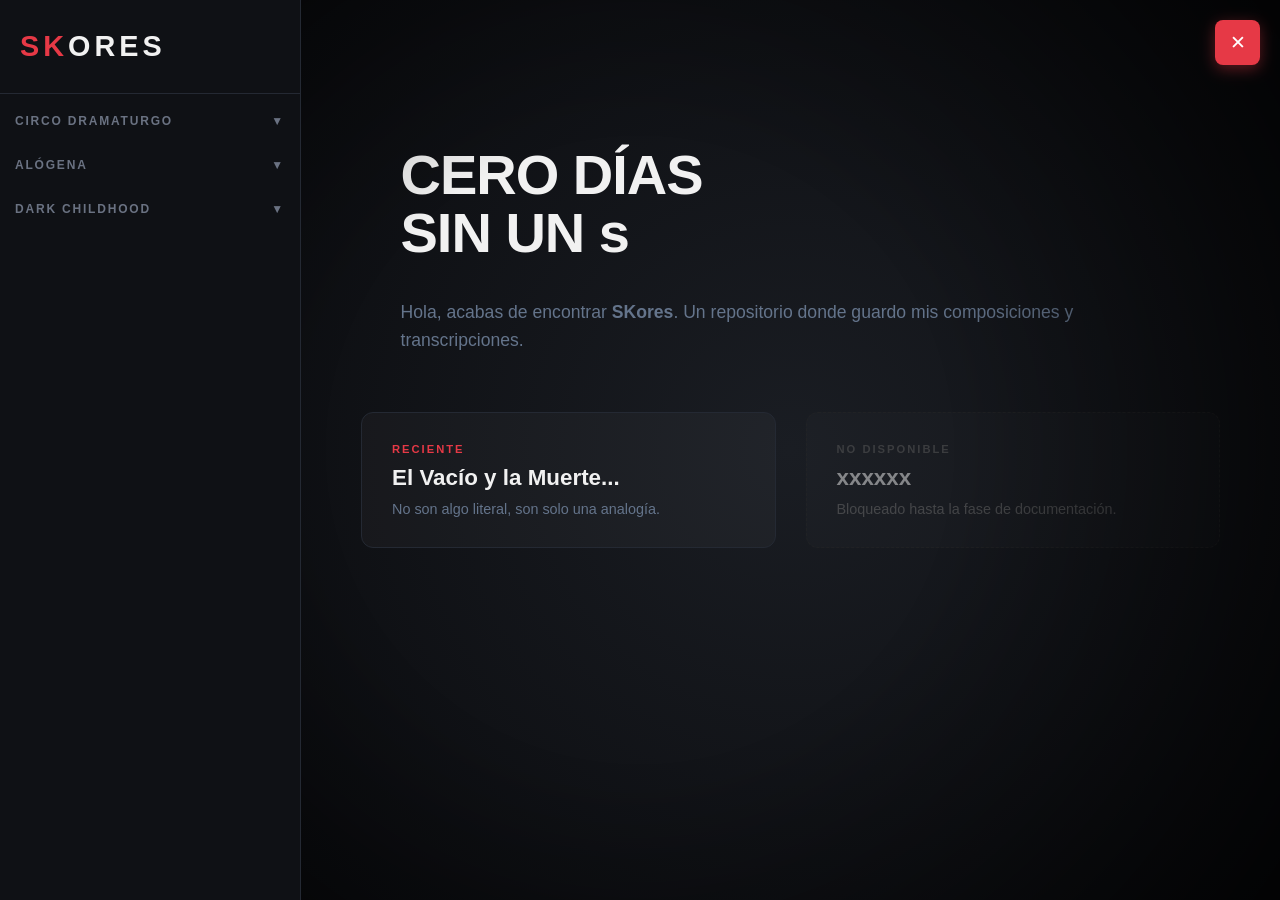
==== index.html @ 758e0102 "fix views" ====
<!DOCTYPE html>
<html lang="es">
<head>
    <meta charset="UTF-8">
    <meta name="viewport" content="width=device-width, initial-scale=1.0">
<meta property="og:description" content="Explora mi colección de partituras y composiciones musicales.">
    <title>SKores | Biblioteca de Partituras</title>
    <link rel="stylesheet" href="styles.css">
    <link rel="stylesheet" href="styles-ver.css">
    <style>
        header h1::after {
    content: "|";
    margin-left: 5px;
    color: var(--accent);
    animation: parpadeo 0.8s infinite;
}

@keyframes parpadeo {
    0%, 100% { opacity: 1; }
    50% { opacity: 0; }
}
    </style>
    <style type="text/css">
/* --- Títulos Principales (Álbumes/Carpetas) --- */
/* Mantenemos el botón aquí porque es un elemento de control del acordeón, no un link */
.folder-btn {
    width: 100%;
    padding: 20px 15px 10px 15px;
    background: transparent;
    color: #6a7282;
    border: none;
    text-align: left;
    font-size: 0.75rem;
    font-weight: bold;
    letter-spacing: 0.15em;
    text-transform: uppercase;
    cursor: pointer;
    transition: color 0.3s ease;
    display: flex;
    justify-content: space-between;
    font-family: inherit;
}

.folder-btn:hover {
    color: #94a3b8;
}

/* --- Contenedor de Canciones --- */
.sub-menu {
    max-height: 0;
    overflow: hidden;
    /* Reducimos el tiempo a 0.3s y usamos una curva más agresiva para el cierre */
    transition: max-height 0.3s cubic-bezier(0, 1, 0, 1); 
    display: flex;
    flex-direction: column;
    opacity: 0;
}

.sub-menu.open {
    max-height: 500px; /* Un valor más ajustado a 10-15 canciones */
    opacity: 1;
    /* Cuando se abre, usamos una curva que se siente más suave */
    transition: max-height 0.5s ease-in-out, opacity 0.3s ease;
}

/* --- Las Canciones --- */
.track-item {
    display: block;
    text-decoration: none;
    width: 100%;
    padding: 15px 20px;
    background: transparent;
    color: #6a7282;
    border-left: 4px solid transparent;
    text-align: left;
    font-size: 0.95rem;
    transition: all 0.2s ease; /* Transición rápida para el hover */
    box-sizing: border-box;
}

/* Hover y Activo */
.track-item:hover, .track-item.active {
    background: rgba(230, 57, 70, 0.15);
    border-left: 4px solid #e63946;
    color: #ff4d5a;
}

/* Estado Disabled (Cuando la URL es #) */
.track-item.disabled {
    color: #333 !important; /* Gris muy oscuro/apagado */
    background: transparent !important;
    border-left: 4px solid transparent !important;
    cursor: default; /* Cursor normal, no de link */
    pointer-events: none; /* Bloquea cualquier click por seguridad */
    opacity: 0.6;
}

/* Solo aplicar el hover de color rojo a los que NO están disabled */
.track-item:not(.disabled):hover {
    background: rgba(230, 57, 70, 0.15);
    border-left: 4px solid #e63946;
    color: #ff4d5a;
}
    </style>
</head>
<body>

    <div class="vignette"></div>
    
    

    <aside class="sidebar" id="sidebar">
        <div class="sidebar-header"><button class="menu-toggle" id="menu-toggle">☰</button>
            <h2 class="logo"><span>SK</span>ORES</h2>
        </div>
        
       <div id="track-list"></div>

     
    </aside>

    <main class="main-content">
        <section class="hero">
            <h1 id="terminal-title"></h1>
            <p>
                Hola, acabas de encontrar <strong>SKores</strong>. Un repositorio donde guardo mis composiciones y transcripciones.
            </p>
        </section>

        <div class="grid-tracks">
            <a href="ver.html?track=circo-dramaturgo/desperte-llorando/El-vacio-y-la-muerte-no-son-algo-literal-son-solo-una-analogia" class="track-card">
                <span class="track-tag">Reciente</span>
                <h3>El Vacío y la Muerte...</h3>
                <p>No son algo literal, son solo una analogía.</p>
            </a>

            <div class="track-card locked">
                <span class="track-tag">No disponible</span>
                <h3>xxxxxx</h3>
                <p>Bloqueado hasta la fase de documentación.</p>
            </div>

            </div>
    </main>

    <script>
  const menuToggle = document.getElementById('menu-toggle');
const sidebar = document.getElementById('sidebar');

function updateMobileMode() {
    if (window.innerWidth <= 768) {
        sidebar.classList.add('mobile-hidden');
        sidebar.classList.add('mobile-collapsed');
        sidebar.classList.remove('closed', 'mobile-open');
        menuToggle.innerText = '☰';
    } else {
        sidebar.classList.remove('mobile-hidden', 'mobile-collapsed', 'mobile-open');
        // keep desktop state as-is
        menuToggle.innerText = sidebar.classList.contains('closed') ? '☰' : '✕';
    }
}

menuToggle.addEventListener('click', () => {
    if (window.innerWidth <= 768) {
        // mobile flow: toggle overlay
        if (sidebar.classList.contains('mobile-open')) {
            sidebar.classList.remove('mobile-open');
            sidebar.classList.add('mobile-hidden', 'mobile-collapsed');
            menuToggle.innerText = '☰';
        } else {
            sidebar.classList.remove('mobile-hidden', 'mobile-collapsed');
            sidebar.classList.add('mobile-open');
            menuToggle.innerText = '✕';
        }
    } else {
        // desktop flow: original behavior
        sidebar.classList.toggle('closed');
        menuToggle.innerText = sidebar.classList.contains('closed') ? '☰' : '✕';
    }
});

window.addEventListener('resize', updateMobileMode);
// Inicializa según ancho actual
document.addEventListener('DOMContentLoaded', updateMobileMode);
    </script>

    <script type="text/javascript"> document.addEventListener('DOMContentLoaded', () => {
    const frasesHumor = [
        "TORRE<br>DE BABEL (BETA)",
        "ALEJANDRÍA<br>SIN RESPALDO",
        "EL MANUSCRITO<br>QUE NO COMPILA",
        "MARCOS PEREZ JIMENEZ<br>TENÍA FIBRA ÓPTICA",
        "TODO ESCRITO,<br>NADA LEÍDO",
        "CERO DÍAS<br>SIN UN span class='bug-visual'>BUG</span>", // Clase especial aquí
        "SOLO DIOS<br>Y YO SABEMOS QUE",
        "INGRESE<br>UN TEXTO",
        "DANTE<br>USABA STACKOVERFLOW",
        "SE INFORMA<br>QUE EL DIA DE MAÑANA",
        "PERGAMINO<br>404 NOT FOUND"
    ];

    const headerTitle = document.getElementById('terminal-title');
    if (!headerTitle) return;

    const frase = frasesHumor[Math.floor(Math.random() * frasesHumor.length)];
    let i = 0;
    headerTitle.innerHTML = ""; 

    function escribir() {
        // Lógica para saltar etiquetas HTML y que no se escriban letra por letra
        if (frase.charAt(i) === "<") {
            let tag = "";
            while (frase.charAt(i) !== ">" && i < frase.length) {
                tag += frase.charAt(i);
                i++;
            }
            tag += ">";
            i++;
            headerTitle.innerHTML += tag;
        } else {
            headerTitle.innerHTML += frase.charAt(i);
            i++;
        }

        if (i < frase.length) {
            setTimeout(escribir, 70);
        }
    }

    escribir();
});
    </script><script type="text/javascript">
 
async function cargarAcordeon() {
    const contenedor = document.getElementById('track-list');
    if (!contenedor) return;

    try {
        const respuesta = await fetch('library.json');
        const datos = await respuesta.json();
        contenedor.innerHTML = '';

        // Función mágica que se llama a sí misma para niveles infinitos
        function renderizarNivel(data, parentContainer, esSubnivel = false) {
            Object.keys(data).forEach(titulo => {
                const contenido = data[titulo];

                // 1. Crear Botón de Carpeta
                const folder = document.createElement('button');
                folder.className = 'folder-btn';
                if(esSubnivel) folder.style.paddingLeft = "30px"; // Indentación visual
                folder.innerHTML = `<span>${titulo}</span> <span class="arrow">▼</span>`;
                
                const subMenu = document.createElement('div');
                subMenu.className = 'sub-menu';

                folder.onclick = (e) => {
                    e.stopPropagation(); // Evita conflictos en carpetas anidadas
                    const isOpen = subMenu.classList.toggle('open');
                    const arrow = folder.querySelector('.arrow');
                    if (arrow) arrow.style.transform = isOpen ? 'rotate(180deg)' : 'rotate(0deg)';
                };

                // 2. ¿Es otra carpeta o es una lista de canciones?
                if (!Array.isArray(contenido)) {
                    // ES OTRA CARPETA: Llamada recursiva
                    renderizarNivel(contenido, subMenu, true);
                } else {
                    // SON CANCIONES: Crear links
                    contenido.forEach(track => {
                        const link = document.createElement('a');
                        link.innerText = track.nombre;
                        if (track.url === "#") {
                            link.className = 'track-item disabled';
                        } else {
                            link.className = 'track-item'; 
                            link.href = `ver.html?track=${track.url}`;
                        }
                        subMenu.appendChild(link);
                    });
                }

                parentContainer.appendChild(folder);
                parentContainer.appendChild(subMenu);
            });
        }

        renderizarNivel(datos, contenedor);

    } catch (error) {
        console.error("Error en la jerarquía del JSON:", error);
    }
}

document.addEventListener('DOMContentLoaded', cargarAcordeon);
 
</script>

</body>
</html>
---- styles.css ----
:root {
    --bg: #0a0b0e;
    --sidebar-bg: #0f1115;
    --panel: #161920;
    --accent: #e63946;
    --accent-dim: #7a1f26;
    --text: #f1f1f1;
    --subtext: #64748b;
    --border: #242933;
}

/* --- ESTRUCTURA BASE --- */
body {
    background-color: var(--bg);
    color: var(--text);
    font-family: 'Inter', -apple-system, sans-serif;
    margin: 0;
    display: flex; /* Flexbox para manejar el layout */
    width: 100%;
    min-height: 100vh; /* permitir que la página crezca en móviles */
    height: auto;
    overflow: auto; /* permitir scroll en dispositivos móviles */
}

/* --- SIDEBAR --- */
.sidebar {
    width: 300px;
    min-width: 300px;
    height: 100vh;
    background: var(--sidebar-bg);
    border-right: 1px solid var(--border);
    transition: margin-left 0.3s cubic-bezier(0.4, 0, 0.2, 1);
    display: flex;
    flex-direction: column;
    z-index: 1000;
    position: relative;
}

/* Estado Cerrado: Se oculta desplazando su propio ancho */
.sidebar.closed {
    margin-left: -300px;
}
.sidebar.closed ~ .menu-toggle {
    right: 20px;
}
.sidebar-header {
    padding: 30px 20px;
    border-bottom: 1px solid var(--border);
}

.logo {
    font-size: 1.8rem;
    font-weight: 900;
    letter-spacing: 4px;
    color: var(--text);
    margin: 0;
}
.logo span { color: var(--accent); }

.nav-section {
    padding: 20px 0;
    flex-grow: 1;
    overflow-y: auto;
}

.section-title {
    padding: 0 25px;
    font-size: 0.7rem;
    text-transform: uppercase;
    letter-spacing: 2px;
    color: var(--subtext);
    margin-bottom: 15px;
}

.nav-item {
    padding: 12px 25px;
    display: flex;
    align-items: center;
    text-decoration: none;
    color: var(--subtext);
    transition: 0.2s;
    border-left: 3px solid transparent;
    font-size: 0.9rem;
}

.nav-item:hover, .nav-item.active {
    background: rgba(255,255,255,0.03);
    color: var(--text);
}
.nav-item.active { 
    border-left-color: var(--accent); 
    color: var(--accent); 
    background: rgba(230, 57, 70, 0.05);
}

/* --- BOTÓN TOGGLE --- */
.menu-toggle {
   position: fixed;
    top: 20px;
    right: 20px; /* Cámbialo a la derecha para que no estorbe al logo */
    left: auto;  /* Elimina el left que tenías */
    z-index: 1100;
    background: var(--accent);
    color: white;
    border: none;
    width: 45px;
    height: 45px;
    border-radius: 8px;
    cursor: pointer;
    font-size: 1.2rem;
    display: flex;
    align-items: center;
    justify-content: center;
    box-shadow: 0 4px 15px rgba(230, 57, 70, 0.4);
    transition: transform 0.2s;
}

.menu-toggle:hover {
    transform: scale(1.1);
}

/* --- CONTENIDO PRINCIPAL --- */
.main-content {
    flex-grow: 1;
    height: 100vh;
    overflow-y: auto;
    position: relative;
    background-image: radial-gradient(circle at 50% 50%, #1a1d23 0%, #0a0b0e 100%);
    display: flex;
    flex-direction: column;
    align-items: center; /* Centra el hero y el grid */
}

.vignette {
    position: fixed;
    top: 0; left: 0; width: 100%; height: 100%;
    background: radial-gradient(circle, transparent 40%, rgba(0,0,0,0.7) 100%);
    pointer-events: none;
    z-index: 5;
}

/* --- HERO & GRID (Los estilos que se habían perdido) --- */
.hero {
    padding: 100px 60px 40px;
    width: 100%;
    max-width: 900px;
    box-sizing: border-box;
    text-align: left;
}

.hero h1 {
    font-size: clamp(1.6rem, 5vw, 3.5rem);
    font-weight: 900;
    line-height: 1.02;
    letter-spacing: -1px;
    margin-bottom: 20px;
    color: var(--text);
    white-space: normal; /* permitir salto de línea */
    overflow-wrap: anywhere;
    word-break: break-word;
}

/* Título animado en header (ID terminal-title) */
#terminal-title {
    display: inline-block;
    max-width: 100%;
    white-space: normal;
    overflow-wrap: anywhere;
    word-break: break-word;
}

.hero p {
    font-size: 1.1rem;
    color: var(--subtext);
    line-height: 1.6;
}

.grid-tracks {
    display: grid;
    grid-template-columns: repeat(auto-fill, minmax(300px, 1fr));
    gap: 30px;
    padding: 0 60px 60px;
    width: 100%;
    max-width: 1200px;
    box-sizing: border-box;
}

.track-card {
    background: rgba(255, 255, 255, 0.03);
    border: 1px solid var(--border);
    padding: 30px;
    border-radius: 12px;
    text-decoration: none;
    transition: all 0.3s cubic-bezier(0.4, 0, 0.2, 1);
    display: flex;
    flex-direction: column;
    gap: 10px;
}

.track-card:hover {
    background: rgba(255, 255, 255, 0.06);
    border-color: var(--accent);
    transform: translateY(-5px);
    box-shadow: 0 10px 30px rgba(0, 0, 0, 0.3);
}

.track-tag {
    font-size: 0.7rem;
    text-transform: uppercase;
    letter-spacing: 2px;
    color: var(--accent);
    font-weight: 700;
}

.track-card h3 {
    margin: 0;
    font-size: 1.4rem;
    color: var(--text);
}

.track-card p {
    margin: 0;
    font-size: 0.9rem;
    color: var(--subtext);
}

.track-card.locked {
    opacity: 0.5;
    cursor: not-allowed;
    filter: grayscale(1);
    border-style: dashed;
}

/* --- RESPONSIVO (Pantallas pequeñas) --- */
@media (max-width: 768px) {
    .sidebar {
        position: fixed;
        top: 0;
        /* En móvil, el estado "abierto" es left: 0 */
        left: 0; 
        margin-left: 0; /* Reset del margen de escritorio */
    }

    /* En móvil, el estado "cerrado" es left negativo */
    .sidebar.closed {
        left: -300px;
        margin-left: 0;
    }

    .main-content {
        margin-left: 0 !important;
        width: 100vw;
    }
    .hero, .grid-tracks { padding: 80px 20px 40px; }
}

/* Ajustes adicionales para mejorar legibilidad en pantallas pequeñas */
@media (max-width: 768px) {
    .hero h1 {
        font-size: 2rem;
        padding-right: 20px;
    }
    .track-card {
        padding: 18px;
    }
    .menu-toggle {
        width: 40px;
        height: 40px;
        font-size: 1rem;
        right: 14px;
    }
}

@media (max-width: 420px) {
    .hero h1 { font-size: 1.6rem; }
    .grid-tracks { gap: 18px; }
}

/* --- Comportamiento específico: sidebar -> header en móvil --- */
@media (max-width: 768px) {
    /* Hacer que el toggle sea parte del header en lugar de fijo */
    .menu-toggle {
        position: relative;
        top: auto;
        right: auto;
        left: auto;
        box-shadow: none;
        margin-right: 10px;
    }

    /* Sidebar colapsado como header */
    .sidebar {
        position: fixed;
        top: 0;
        left: 0;
        height: 60px;
        width: 100%;
        min-width: 0;
        border-right: none;
        border-bottom: 1px solid var(--border);
        padding: 0 12px;
        display: flex;
        align-items: center;
        z-index: 1100;
        overflow: visible;
    }

    .sidebar .sidebar-header {
        padding: 0;
        width: 100%;
        display: flex;
        align-items: center;
        justify-content: space-between;
    }

    .sidebar .logo { margin: 0 8px; font-size: 1.1rem; }

    /* Ocultar el contenido de navegación en la vista header */
    .sidebar .nav-section,
    .sidebar #track-list,
    .sub-menu {
        display: none;
    }

    /* Cuando se abre en móvil, mostrar como overlay lateral */
    .sidebar.mobile-open {
        position: fixed;
        top: 0;
        left: 0;
        height: 100vh;
        width: 85%;
        max-width: 420px;
        border-right: 1px solid var(--border);
        border-bottom: none;
        padding: 30px 16px;
        display: flex;
        flex-direction: column;
        overflow-y: auto;
        background: var(--sidebar-bg);
        box-shadow: 0 20px 50px rgba(0,0,0,0.6);
        z-index: 1200;
        transform: translateX(0);
        transition: transform 0.25s ease;
    }

    /* Estado inicial para animar entrada (oculto fuera de pantalla) */
    .sidebar.mobile-hidden {
        transform: translateX(-110%);
    }

    /* Ajustes visuales menores */
    .menu-toggle:hover { transform: none; }
}

.measure-box {
    background: #0a0b0e;
    color: var(--accent);
    padding: 8px 12px;
    border-radius: 4px;
    font-family: 'monospace';
    font-size: 0.9rem;
    font-weight: bold;
    border: 1px solid var(--border);
    min-width: 60px;
    text-align: center;
    letter-spacing: 1px;
}

#alphaTab {
    background: #ffffff;
    border-radius: 8px;
    overflow: hidden;
    box-shadow: 0 4px 12px rgba(0,0,0,0.05);
}

/* Forzar que el canvas ocupe el ancho y se vea nítido */
.at-canvas {
    width: 100% !important;
    height: auto !important;
    image-rendering: auto; 
}

/* Ocultar elementos de impresión si aparecen */
.at-page {
    box-shadow: none !important;
    margin: 0 !important;
    padding: 20px !important;
}
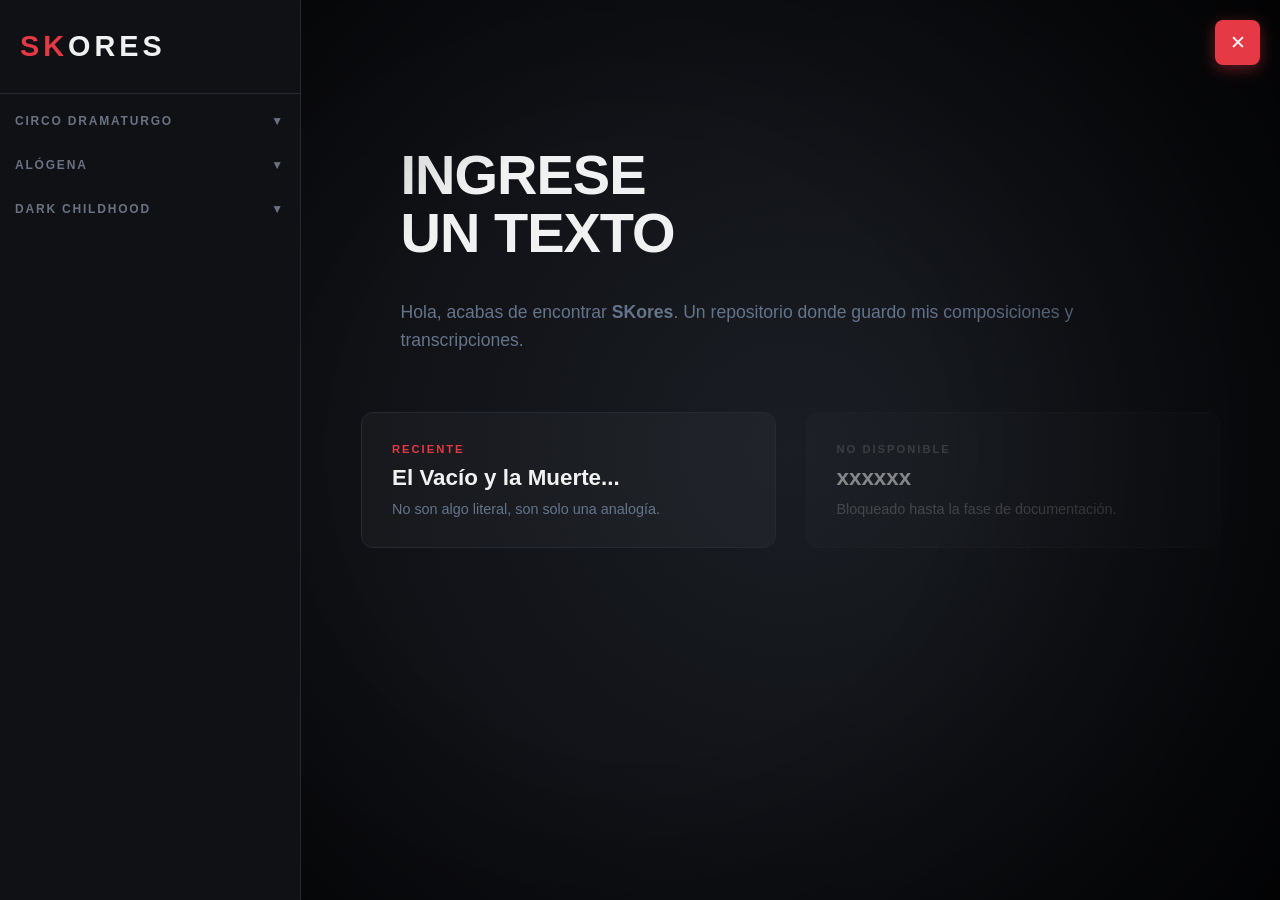
==== commit a7d5eabb: "fix feat vols" ====
--- a/index.html
+++ b/index.html
@@ -106,7 +106,8 @@
 <body>
 
     <div class="vignette"></div>
-    
+    <!-- Botón hamburguesa visible en móvil (fuera del sidebar para permanecer accesible) -->
+    <button id="mobile-menu-toggle" class="menu-toggle mobile-only" aria-label="Abrir menú">☰</button>
     
 
     <aside class="sidebar" id="sidebar">
@@ -144,7 +145,8 @@
     </main>
 
     <script>
-  const menuToggle = document.getElementById('menu-toggle');
+const menuToggle = document.getElementById('menu-toggle');
+const mobileMenuToggle = document.getElementById('mobile-menu-toggle');
 const sidebar = document.getElementById('sidebar');
 
 function updateMobileMode() {
@@ -160,23 +162,33 @@
     }
 }
 
-menuToggle.addEventListener('click', () => {
+function toggleSidebarMobile() {
+    if (sidebar.classList.contains('mobile-open')) {
+        sidebar.classList.remove('mobile-open');
+        sidebar.classList.add('mobile-hidden', 'mobile-collapsed');
+        if (menuToggle) menuToggle.innerText = '☰';
+        if (mobileMenuToggle) mobileMenuToggle.innerText = '☰';
+    } else {
+        sidebar.classList.remove('mobile-hidden', 'mobile-collapsed');
+        sidebar.classList.add('mobile-open');
+        if (menuToggle) menuToggle.innerText = '✕';
+        if (mobileMenuToggle) mobileMenuToggle.innerText = '✕';
+    }
+}
+
+if (menuToggle) menuToggle.addEventListener('click', () => {
     if (window.innerWidth <= 768) {
         // mobile flow: toggle overlay
-        if (sidebar.classList.contains('mobile-open')) {
-            sidebar.classList.remove('mobile-open');
-            sidebar.classList.add('mobile-hidden', 'mobile-collapsed');
-            menuToggle.innerText = '☰';
-        } else {
-            sidebar.classList.remove('mobile-hidden', 'mobile-collapsed');
-            sidebar.classList.add('mobile-open');
-            menuToggle.innerText = '✕';
-        }
+        toggleSidebarMobile();
     } else {
         // desktop flow: original behavior
         sidebar.classList.toggle('closed');
         menuToggle.innerText = sidebar.classList.contains('closed') ? '☰' : '✕';
     }
+});
+
+if (mobileMenuToggle) mobileMenuToggle.addEventListener('click', () => {
+    if (window.innerWidth <= 768) toggleSidebarMobile();
 });
 
 window.addEventListener('resize', updateMobileMode);
--- a/styles.css
+++ b/styles.css
@@ -385,4 +385,11 @@
     box-shadow: none !important;
     margin: 0 !important;
     padding: 20px !important;
+}
+
+/* Botón hamburguesa alternativo: visible sólo en móvil y encima del contenido */
+.mobile-only { display: none; }
+@media (max-width: 768px) {
+    .mobile-only { display: block; position: fixed; top: 12px; right: 12px; z-index: 1300; }
+    .mobile-only.menu-toggle { width: 44px; height: 44px; }
 }
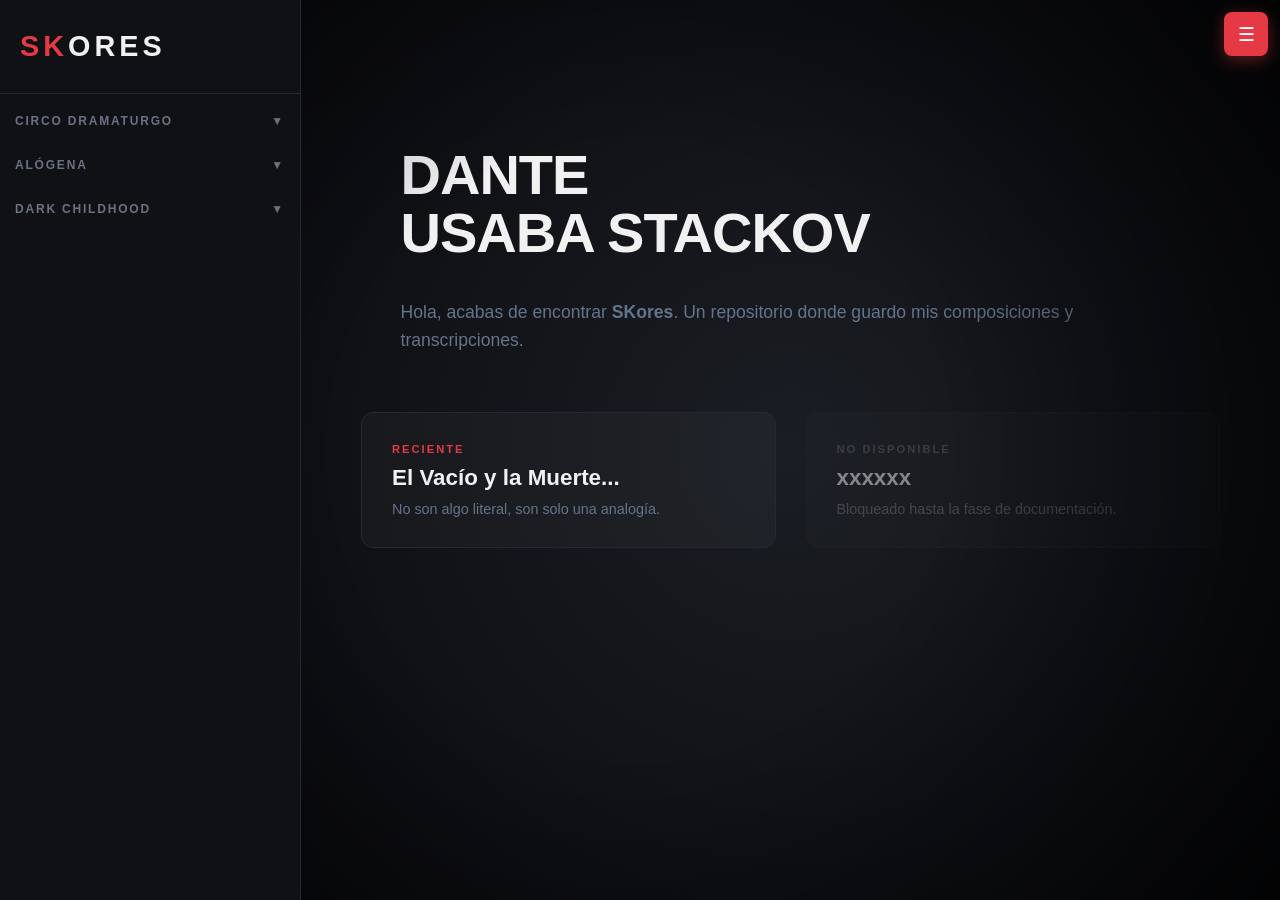
==== commit 25f82a9e: "fix views" ====
--- a/index.html
+++ b/index.html
@@ -111,7 +111,7 @@
     
 
     <aside class="sidebar" id="sidebar">
-        <div class="sidebar-header"><button class="menu-toggle" id="menu-toggle">☰</button>
+        <div class="sidebar-header"><button class="menu-toggle internal-toggle" id="menu-toggle">☰</button>
             <h2 class="logo"><span>SK</span>ORES</h2>
         </div>
         
@@ -166,13 +166,25 @@
     if (sidebar.classList.contains('mobile-open')) {
         sidebar.classList.remove('mobile-open');
         sidebar.classList.add('mobile-hidden', 'mobile-collapsed');
-        if (menuToggle) menuToggle.innerText = '☰';
-        if (mobileMenuToggle) mobileMenuToggle.innerText = '☰';
+        if (menuToggle) {
+            menuToggle.innerText = '☰';
+            menuToggle.classList.remove('open');
+        }
+        if (mobileMenuToggle) {
+            mobileMenuToggle.innerText = '☰';
+            mobileMenuToggle.classList.remove('open');
+        }
     } else {
         sidebar.classList.remove('mobile-hidden', 'mobile-collapsed');
         sidebar.classList.add('mobile-open');
-        if (menuToggle) menuToggle.innerText = '✕';
-        if (mobileMenuToggle) mobileMenuToggle.innerText = '✕';
+        if (menuToggle) {
+            menuToggle.innerText = '✕';
+            menuToggle.classList.add('open');
+        }
+        if (mobileMenuToggle) {
+            mobileMenuToggle.innerText = '✕';
+            mobileMenuToggle.classList.add('open');
+        }
     }
 }
 
@@ -184,11 +196,18 @@
         // desktop flow: original behavior
         sidebar.classList.toggle('closed');
         menuToggle.innerText = sidebar.classList.contains('closed') ? '☰' : '✕';
+        // animate icon based on state
+        menuToggle.classList.toggle('open', menuToggle.innerText === '✕');
     }
 });
 
 if (mobileMenuToggle) mobileMenuToggle.addEventListener('click', () => {
-    if (window.innerWidth <= 768) toggleSidebarMobile();
+    // Delegar al mismo comportamiento del toggle principal para mantener consistencia
+    if (menuToggle) {
+        menuToggle.click();
+    } else {
+        toggleSidebarMobile();
+    }
 });
 
 window.addEventListener('resize', updateMobileMode);
--- a/styles.css
+++ b/styles.css
@@ -236,9 +236,11 @@
     .sidebar {
         position: fixed;
         top: 0;
+        
         /* En móvil, el estado "abierto" es left: 0 */
         left: 0; 
         margin-left: 0; /* Reset del margen de escritorio */
+        
     }
 
     /* En móvil, el estado "cerrado" es left negativo */
@@ -278,8 +280,8 @@
 
 /* --- Comportamiento específico: sidebar -> header en móvil --- */
 @media (max-width: 768px) {
-    /* Hacer que el toggle sea parte del header en lugar de fijo */
-    .menu-toggle {
+    /* Hacer que el toggle interno sea parte del header en lugar de fijo */
+    .sidebar .internal-toggle {
         position: relative;
         top: auto;
         right: auto;
@@ -322,7 +324,7 @@
         display: none;
     }
 
-    /* Cuando se abre en móvil, mostrar como overlay lateral */
+    /* Cuando se abre en móvil, mostrar como overlay lateral (usa margin-left para la animación, igual que en escritorio) */
     .sidebar.mobile-open {
         position: fixed;
         top: 0;
@@ -339,13 +341,13 @@
         background: var(--sidebar-bg);
         box-shadow: 0 20px 50px rgba(0,0,0,0.6);
         z-index: 1200;
-        transform: translateX(0);
-        transition: transform 0.25s ease;
+        margin-left: 0;
+        transition: margin-left 0.34s cubic-bezier(0.4, 0, 0.2, 1), opacity 0.22s ease;
     }
 
     /* Estado inicial para animar entrada (oculto fuera de pantalla) */
     .sidebar.mobile-hidden {
-        transform: translateX(-110%);
+        margin-left: -420px; /* fuera de pantalla */
     }
 
     /* Ajustes visuales menores */
@@ -388,8 +390,98 @@
 }
 
 /* Botón hamburguesa alternativo: visible sólo en móvil y encima del contenido */
-.mobile-only { display: none; }
+.mobile-only { display: block; position: fixed; top: 12px; right: 12px; z-index: 1300; }
+.mobile-only.menu-toggle { width: 44px; height: 44px; }
+
+/* Garantizar que el botón móvil específico conserve comportamiento fijo y la animación
+   (evita que reglas genéricas de .menu-toggle lo afecten) */
+#mobile-menu-toggle {
+    position: fixed;
+    top: 12px;
+    right: 12px;
+    z-index: 1301;
+    transition: transform 0.28s ease, opacity 0.18s ease;
+    transform-origin: center;
+}
+
+#mobile-menu-toggle.open {
+    transform: rotate(90deg) scale(1.02);
+}
+
+/* Ocultar el botón interno dentro del sidebar para evitar duplicados visuales
+   (seguimos manteniéndolo en el DOM para que el JS lo pueda usar) */
+.sidebar .internal-toggle { display: none; }
+
+/* Animaciones y transición para sidebar en móvil */
 @media (max-width: 768px) {
-    .mobile-only { display: block; position: fixed; top: 12px; right: 12px; z-index: 1300; }
-    .mobile-only.menu-toggle { width: 44px; height: 44px; }
+    .sidebar {
+        position: fixed;
+        top: 0;
+        left: 0;
+        height: 100%;
+        width: 280px;
+        margin-left: -280px; /* start hidden like desktop */
+        opacity: 0;
+        z-index: 1200;
+        box-shadow: 2px 0 12px rgba(0,0,0,0.22);
+        transition: margin-left 0.34s cubic-bezier(.22,.9,.1,1), opacity 0.22s ease;
+       
+         
+    }
+
+    .sidebar.mobile-open {
+        margin-left: 0;
+        opacity: 1;
+        pointer-events: auto;
+    }
+
+    .sidebar.mobile-hidden,
+    .sidebar.mobile-collapsed {
+        margin-left: -280px;
+        opacity: 0;
+        pointer-events: none;
+    }
+
+    /* Animación icono hamburguesa */
+    #mobile-menu-toggle, .menu-toggle {
+        transition: transform 0.28s ease, opacity 0.18s ease;
+        transform-origin: center;
+    }
+
+    #mobile-menu-toggle.open, .menu-toggle.open {
+        transform: rotate(90deg) scale(1.02);
+    }
+}
+
+/* Consolidated mobile sidebar transitions to avoid flicker and too-fast closing */
+@media (max-width: 768px) {
+    .sidebar {
+        /* Start as header (small) but when overlay classes applied we animate consistently */
+        transition-property: margin-left, opacity;
+        transition-duration: 340ms, 220ms;
+        transition-timing-function: cubic-bezier(.22,.9,.1,1), ease;
+        will-change: margin-left, opacity;
+        backface-visibility: hidden;
+        -webkit-transform: translateZ(0);
+    }
+
+    /* Closed state: fully off-screen and invisible */
+    .sidebar.mobile-hidden, .sidebar.mobile-collapsed, .sidebar.closed {
+        margin-left: -280px; /* match hidden position */
+        opacity: 0;
+        pointer-events: none;
+    }
+
+    /* Open overlay: visible and in place */
+    .sidebar.mobile-open {
+        margin-left: 0;
+        opacity: 1;
+        pointer-events: auto;
+    }
+
+    /* Reduce chance of flicker by preventing display toggles and ensuring z-index remains high */
+    .sidebar { z-index: 1200; }
+
+    /* Allow a tiny easing delay for opacity on close so transform completes first visually */
+    .sidebar.mobile-hidden { transition-delay: 0ms, 60ms; }
 }
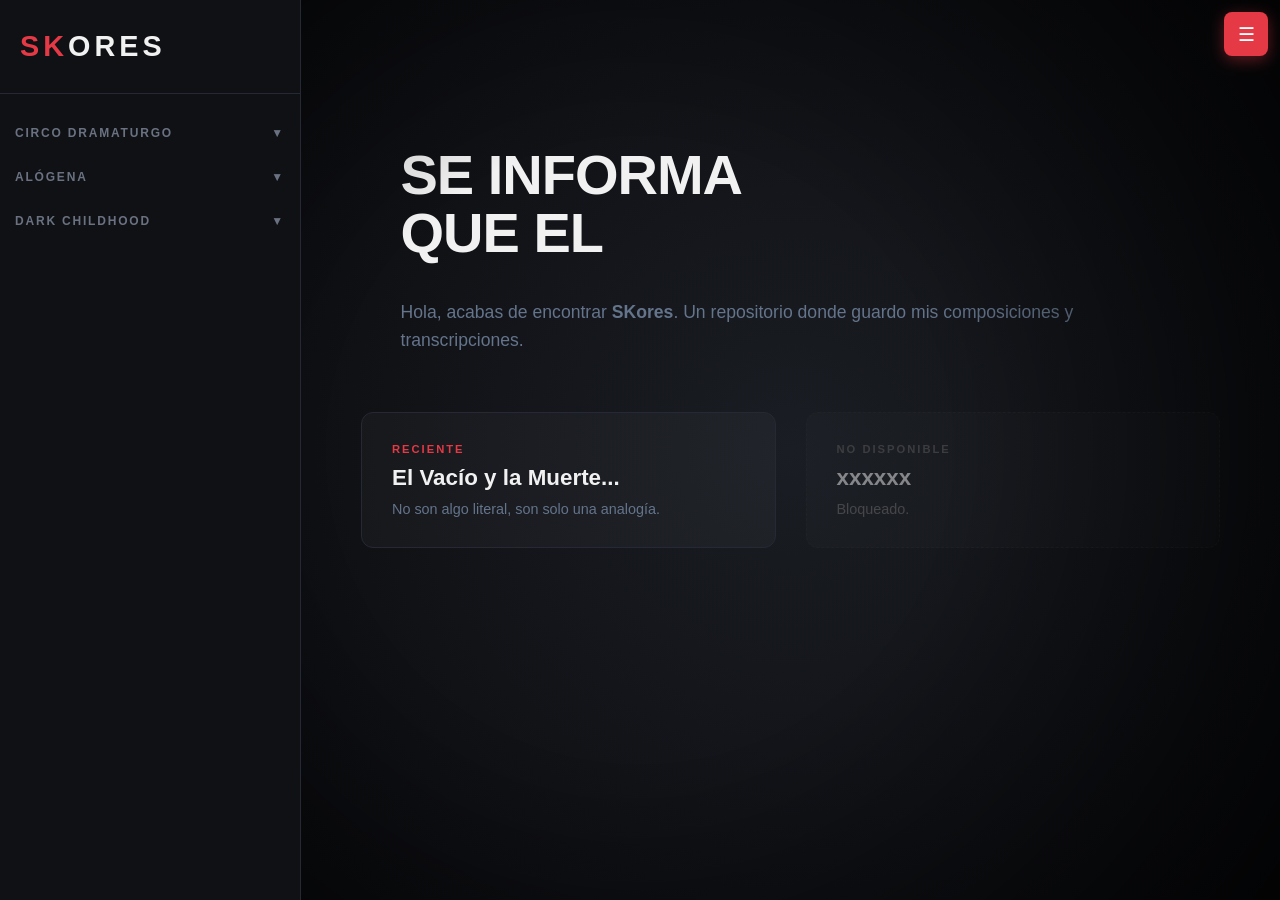
==== commit 985a3396: "fix view" ====
--- a/index.html
+++ b/index.html
@@ -138,7 +138,7 @@
             <div class="track-card locked">
                 <span class="track-tag">No disponible</span>
                 <h3>xxxxxx</h3>
-                <p>Bloqueado hasta la fase de documentación.</p>
+                <p>Bloqueado.</p>
             </div>
 
             </div>
@@ -217,7 +217,7 @@
 
     <script type="text/javascript"> document.addEventListener('DOMContentLoaded', () => {
     const frasesHumor = [
-        "TORRE<br>DE BABEL (BETA)",
+        "BIBLIOTECA<br>DE BABEL (BETA)",
         "ALEJANDRÍA<br>SIN RESPALDO",
         "EL MANUSCRITO<br>QUE NO COMPILA",
         "MARCOS PEREZ JIMENEZ<br>TENÍA FIBRA ÓPTICA",
--- a/styles.css
+++ b/styles.css
@@ -34,6 +34,13 @@
     flex-direction: column;
     z-index: 1000;
     position: relative;
+}
+
+/* Ensure track-list inside sidebar can scroll and show all items */
+.sidebar #track-list {
+    flex: 1 1 auto;
+    overflow-y: auto;
+    padding: 12px 0 24px 0;
 }
 
 /* Estado Cerrado: Se oculta desplazando su propio ancho */
@@ -218,6 +225,31 @@
     color: var(--text);
 }
 
+/* Range sliders use site accent color */
+input[type="range"] {
+    -webkit-appearance: none;
+    appearance: none;
+    height: 6px;
+    background: transparent;
+}
+input[type="range"]::-webkit-slider-runnable-track {
+    height: 6px;
+    background: linear-gradient(90deg, var(--accent) 0%, var(--accent) 100%);
+    border-radius: 6px;
+}
+input[type="range"]::-webkit-slider-thumb {
+    -webkit-appearance: none;
+    width: 14px;
+    height: 14px;
+    border-radius: 50%;
+    background: var(--accent);
+    margin-top: -4px;
+    box-shadow: 0 0 0 3px rgba(230,57,70,0.14);
+}
+input[type="range"]::-moz-range-track { background: var(--accent); height:6px; border-radius:6px; }
+input[type="range"]::-moz-range-thumb { background: var(--accent); width:14px; height:14px; border-radius:50%; }
+input[type="range"] { accent-color: var(--accent); }
+
 .track-card p {
     margin: 0;
     font-size: 0.9rem;
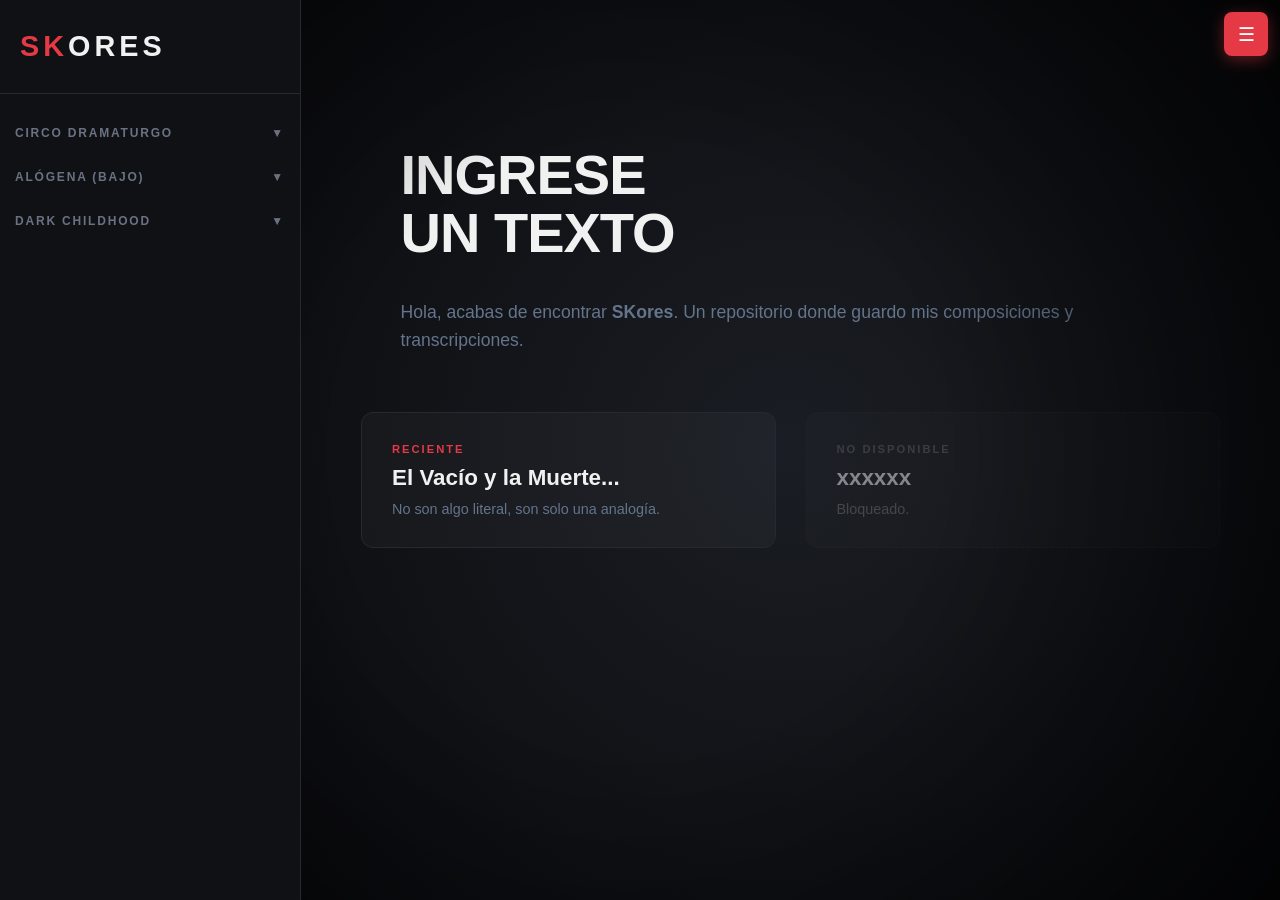
==== commit faa2b3d4: "fix view" ====
--- a/index.html
+++ b/index.html
@@ -110,16 +110,15 @@
     <button id="mobile-menu-toggle" class="menu-toggle mobile-only" aria-label="Abrir menú">☰</button>
     
 
-    <aside class="sidebar" id="sidebar">
-        <div class="sidebar-header"><button class="menu-toggle internal-toggle" id="menu-toggle">☰</button>
-            <h2 class="logo"><span>SK</span>ORES</h2>
-        </div>
-        
-       <div id="track-list"></div>
-
-     
-    </aside>
-
+   <aside class="sidebar" id="sidebar">
+    <div class="sidebar-header">
+        <button class="menu-toggle internal-toggle" id="menu-toggle">☰</button>
+        <h2 class="logo"><span>SK</span>ORES</h2>
+    </div>
+    
+    <div id="track-list" style="overflow-y: auto; flex-grow: 1;">
+    </div>
+</aside>
     <main class="main-content">
         <section class="hero">
             <h1 id="terminal-title"></h1>
--- a/styles.css
+++ b/styles.css
@@ -30,12 +30,21 @@
     background: var(--sidebar-bg);
     border-right: 1px solid var(--border);
     transition: margin-left 0.3s cubic-bezier(0.4, 0, 0.2, 1);
+    overflow-y: auto;     /* Activa el scroll vertical automático */
     display: flex;
     flex-direction: column;
     z-index: 1000;
     position: relative;
 }
 
+.sidebar::-webkit-scrollbar {
+    width: 6px;
+}
+
+.sidebar::-webkit-scrollbar-thumb {
+    background-color: #333;
+    border-radius: 3px;
+}
 /* Ensure track-list inside sidebar can scroll and show all items */
 .sidebar #track-list {
     flex: 1 1 auto;
@@ -356,6 +365,13 @@
         display: none;
     }
 
+    /* Cuando el sidebar está abierto como overlay, forzamos mostrar el contenido */
+    .sidebar.mobile-open .nav-section,
+    .sidebar.mobile-open #track-list,
+    .sidebar.mobile-open .sub-menu {
+        display: block;
+    }
+
     /* Cuando se abre en móvil, mostrar como overlay lateral (usa margin-left para la animación, igual que en escritorio) */
     .sidebar.mobile-open {
         position: fixed;
@@ -377,6 +393,19 @@
         transition: margin-left 0.34s cubic-bezier(0.4, 0, 0.2, 1), opacity 0.22s ease;
     }
 
+    /* Make each submenu scrollable if it overflows (desktop + mobile overlay) */
+    .sub-menu {
+        max-height: 360px;
+        overflow-y: auto;
+        -webkit-overflow-scrolling: touch;
+        padding-right: 6px;
+    }
+
+    /* When sidebar overlay is visible, allow larger submenu height */
+    .sidebar.mobile-open .sub-menu {
+        max-height: calc(100vh - 180px);
+    }
+
     /* Estado inicial para animar entrada (oculto fuera de pantalla) */
     .sidebar.mobile-hidden {
         margin-left: -420px; /* fuera de pantalla */
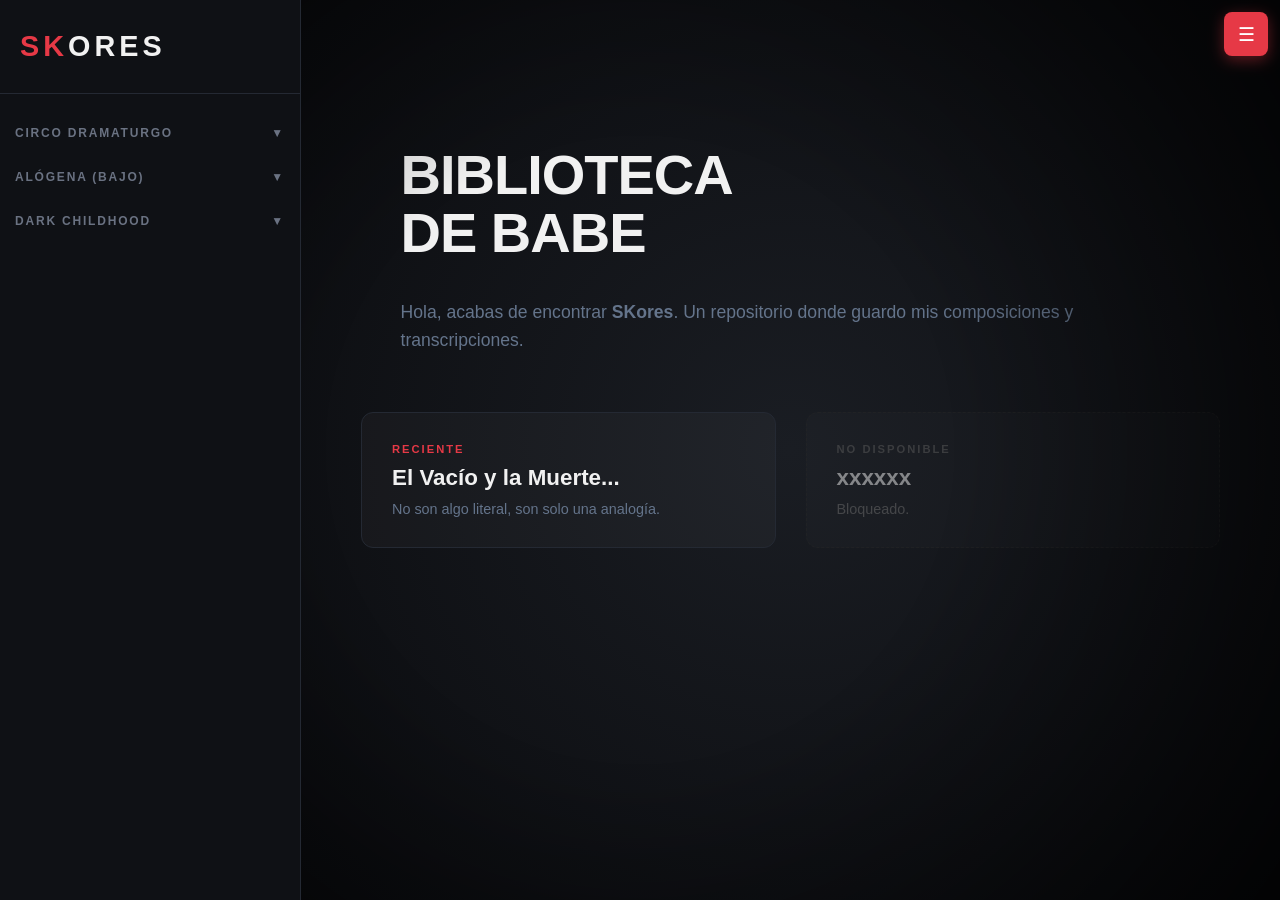
==== commit 234bdea9: "fix view" ====
--- a/index.html
+++ b/index.html
@@ -110,13 +110,14 @@
     <button id="mobile-menu-toggle" class="menu-toggle mobile-only" aria-label="Abrir menú">☰</button>
     
 
-   <aside class="sidebar" id="sidebar">
+  <aside class="sidebar" id="sidebar">
     <div class="sidebar-header">
         <button class="menu-toggle internal-toggle" id="menu-toggle">☰</button>
         <h2 class="logo"><span>SK</span>ORES</h2>
     </div>
     
-    <div id="track-list" style="overflow-y: auto; flex-grow: 1;">
+    <!-- Sin estilos inline, el CSS de arriba se encarga de todo -->
+    <div id="track-list">
     </div>
 </aside>
     <main class="main-content">
--- a/styles.css
+++ b/styles.css
@@ -22,36 +22,45 @@
     overflow: auto; /* permitir scroll en dispositivos móviles */
 }
 
-/* --- SIDEBAR --- */
+/* --- SIDEBAR: CONTENEDOR PRINCIPAL --- */
+ 
 .sidebar {
     width: 300px;
     min-width: 300px;
     height: 100vh;
     background: var(--sidebar-bg);
     border-right: 1px solid var(--border);
-    transition: margin-left 0.3s cubic-bezier(0.4, 0, 0.2, 1);
-    overflow-y: auto;     /* Activa el scroll vertical automático */
     display: flex;
     flex-direction: column;
+    overflow: hidden; 
     z-index: 1000;
     position: relative;
 }
 
-.sidebar::-webkit-scrollbar {
+.sidebar-header {
+    padding: 30px 20px;
+    border-bottom: 1px solid var(--border);
+    flex-shrink: 0; 
+}
+
+/* --- REGLA ÚNICA PARA TRACK-LIST --- */
+#track-list {
+    flex: 1 1 auto;             /* Flexibilidad completa */
+    overflow-y: auto;           /* Habilita el scroll */
+    padding: 12px 0 24px 0;
+    -webkit-overflow-scrolling: touch; 
+}
+
+/* Estilos para la barra de scroll */
+#track-list::-webkit-scrollbar {
     width: 6px;
 }
 
-.sidebar::-webkit-scrollbar-thumb {
+#track-list::-webkit-scrollbar-thumb {
     background-color: #333;
     border-radius: 3px;
 }
-/* Ensure track-list inside sidebar can scroll and show all items */
-.sidebar #track-list {
-    flex: 1 1 auto;
-    overflow-y: auto;
-    padding: 12px 0 24px 0;
-}
-
+ 
 /* Estado Cerrado: Se oculta desplazando su propio ancho */
 .sidebar.closed {
     margin-left: -300px;
@@ -59,10 +68,7 @@
 .sidebar.closed ~ .menu-toggle {
     right: 20px;
 }
-.sidebar-header {
-    padding: 30px 20px;
-    border-bottom: 1px solid var(--border);
-}
+ 
 
 .logo {
     font-size: 1.8rem;
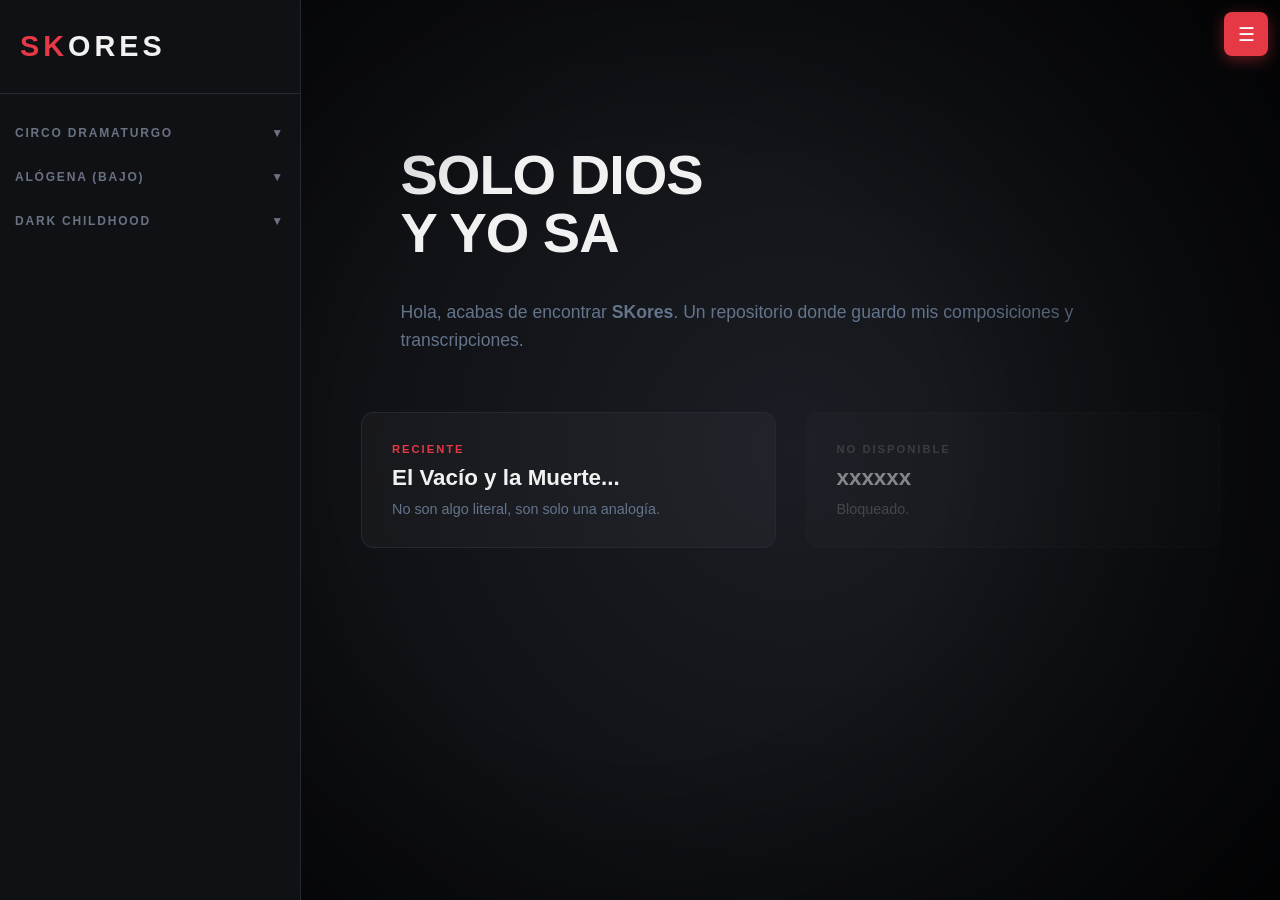
==== commit 8dbb084c: "fix view" ====
--- a/index.html
+++ b/index.html
@@ -3,7 +3,8 @@
 <head>
     <meta charset="UTF-8">
     <meta name="viewport" content="width=device-width, initial-scale=1.0">
-<meta property="og:description" content="Explora mi colección de partituras y composiciones musicales.">
+    <meta property="og:description" content="Explora mi colección de partituras y composiciones musicales.">
+    <link href="./img/Sk.png" rel="icon">
     <title>SKores | Biblioteca de Partituras</title>
     <link rel="stylesheet" href="styles.css">
     <link rel="stylesheet" href="styles-ver.css">
--- a/styles.css
+++ b/styles.css
@@ -23,7 +23,7 @@
 }
 
 /* --- SIDEBAR: CONTENEDOR PRINCIPAL --- */
- 
+/* --- 1. SIDEBAR: Contenedor rígido --- */
 .sidebar {
     width: 300px;
     min-width: 300px;
@@ -32,7 +32,7 @@
     border-right: 1px solid var(--border);
     display: flex;
     flex-direction: column;
-    overflow: hidden; 
+    overflow: hidden; /* Evita que el sidebar genere scroll propio */
     z-index: 1000;
     position: relative;
 }
@@ -43,24 +43,36 @@
     flex-shrink: 0; 
 }
 
-/* --- REGLA ÚNICA PARA TRACK-LIST --- */
+/* --- 2. TRACK-LIST: El contenedor que reparte espacio --- */
 #track-list {
-    flex: 1 1 auto;             /* Flexibilidad completa */
-    overflow-y: auto;           /* Habilita el scroll */
+    flex: 1;
+    overflow-y: auto; /* Permite scroll global si la suma de carpetas excede la pantalla */
     padding: 12px 0 24px 0;
-    -webkit-overflow-scrolling: touch; 
-}
-
-/* Estilos para la barra de scroll */
-#track-list::-webkit-scrollbar {
+}
+
+/* --- 3. SUB-MENU: El scroll interno de cada desplegable --- */
+.sub-menu {
+    max-height: 0;
+    overflow-y: hidden; /* Oculto por defecto mientras está cerrado */
+    transition: max-height 0.3s ease-out;
+}
+
+.sub-menu.open {
+    /* Aquí limitamos la altura del desplegable */
+    /* 50vh asegura que siempre deje espacio para otras carpetas */
+    max-height: 50vh; 
+    overflow-y: auto; /* Se activa el scroll SOLO cuando el contenido supera esa altura */
+}
+
+/* Estilos para la barra de scroll (se aplicará a cualquier elemento con overflow-y: auto) */
+::-webkit-scrollbar {
     width: 6px;
 }
 
-#track-list::-webkit-scrollbar-thumb {
+::-webkit-scrollbar-thumb {
     background-color: #333;
     border-radius: 3px;
 }
- 
 /* Estado Cerrado: Se oculta desplazando su propio ancho */
 .sidebar.closed {
     margin-left: -300px;
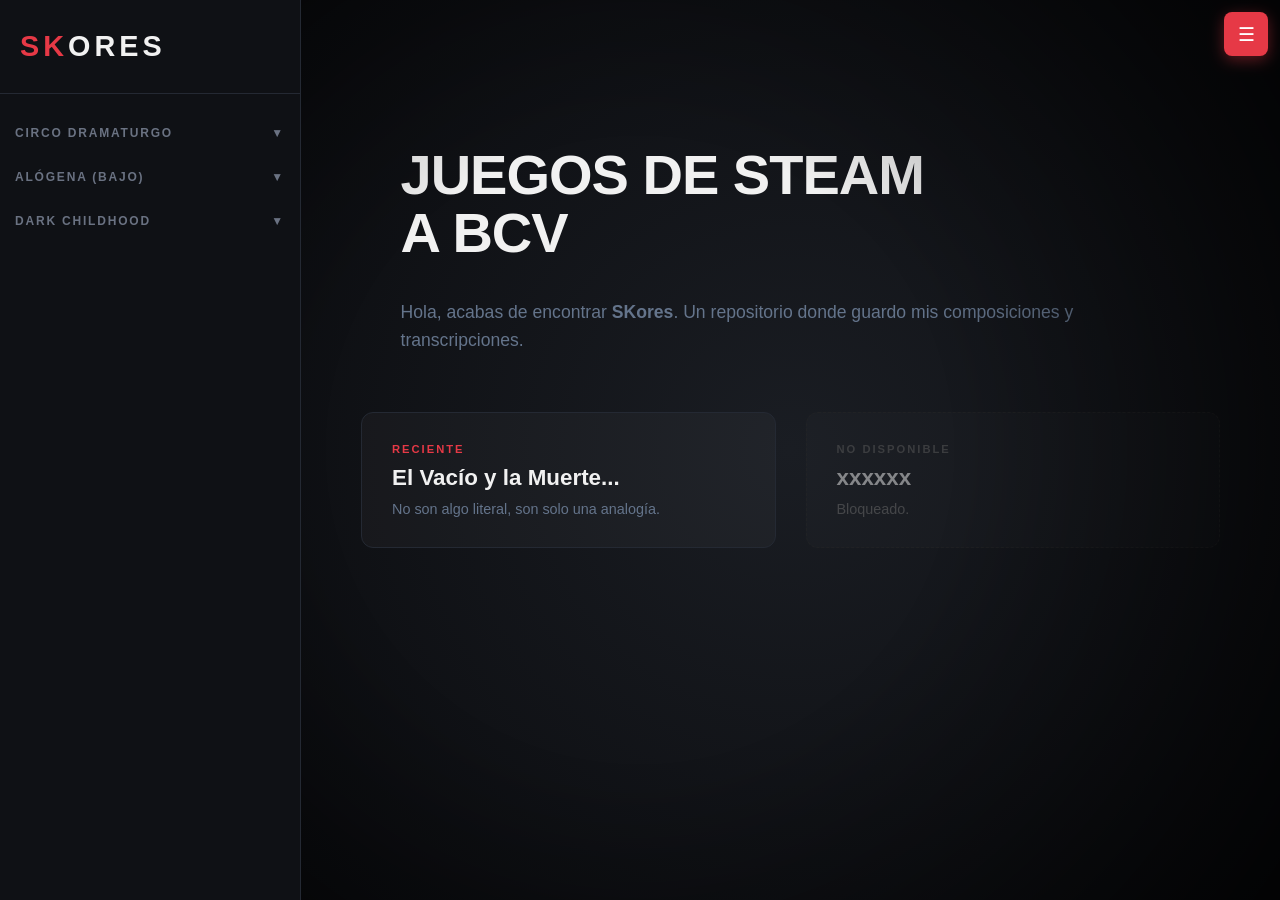
==== commit 59b7ba62: "fix css" ====
--- a/index.html
+++ b/index.html
@@ -219,16 +219,17 @@
     <script type="text/javascript"> document.addEventListener('DOMContentLoaded', () => {
     const frasesHumor = [
         "BIBLIOTECA<br>DE BABEL (BETA)",
-        "ALEJANDRÍA<br>SIN RESPALDO",
-        "EL MANUSCRITO<br>QUE NO COMPILA",
+        "HOY NO FÍO<br>MAÑANA SÍ",
+        "BUENO<br>SÍ",
         "MARCOS PEREZ JIMENEZ<br>TENÍA FIBRA ÓPTICA",
         "TODO ESCRITO,<br>NADA LEÍDO",
-        "CERO DÍAS<br>SIN UN span class='bug-visual'>BUG</span>", // Clase especial aquí
+        "CERO DÍAS<br>SIN UN span class='bug-visual'>BUG</span>",
+         "JUEGOS DE STEAM<br>A BCV",
         "SOLO DIOS<br>Y YO SABEMOS QUE",
         "INGRESE<br>UN TEXTO",
         "DANTE<br>USABA STACKOVERFLOW",
         "SE INFORMA<br>QUE EL DIA DE MAÑANA",
-        "PERGAMINO<br>404 NOT FOUND"
+        "404<br> NOT FOUND"
     ];
 
     const headerTitle = document.getElementById('terminal-title');
--- a/styles.css
+++ b/styles.css
@@ -35,6 +35,7 @@
     overflow: hidden; /* Evita que el sidebar genere scroll propio */
     z-index: 1000;
     position: relative;
+    transition: margin-left 0.3s ease-in-out;
 }
 
 .sidebar-header {
@@ -60,7 +61,7 @@
 .sub-menu.open {
     /* Aquí limitamos la altura del desplegable */
     /* 50vh asegura que siempre deje espacio para otras carpetas */
-    max-height: 50vh; 
+    max-height: 350px;
     overflow-y: auto; /* Se activa el scroll SOLO cuando el contenido supera esa altura */
 }
 
